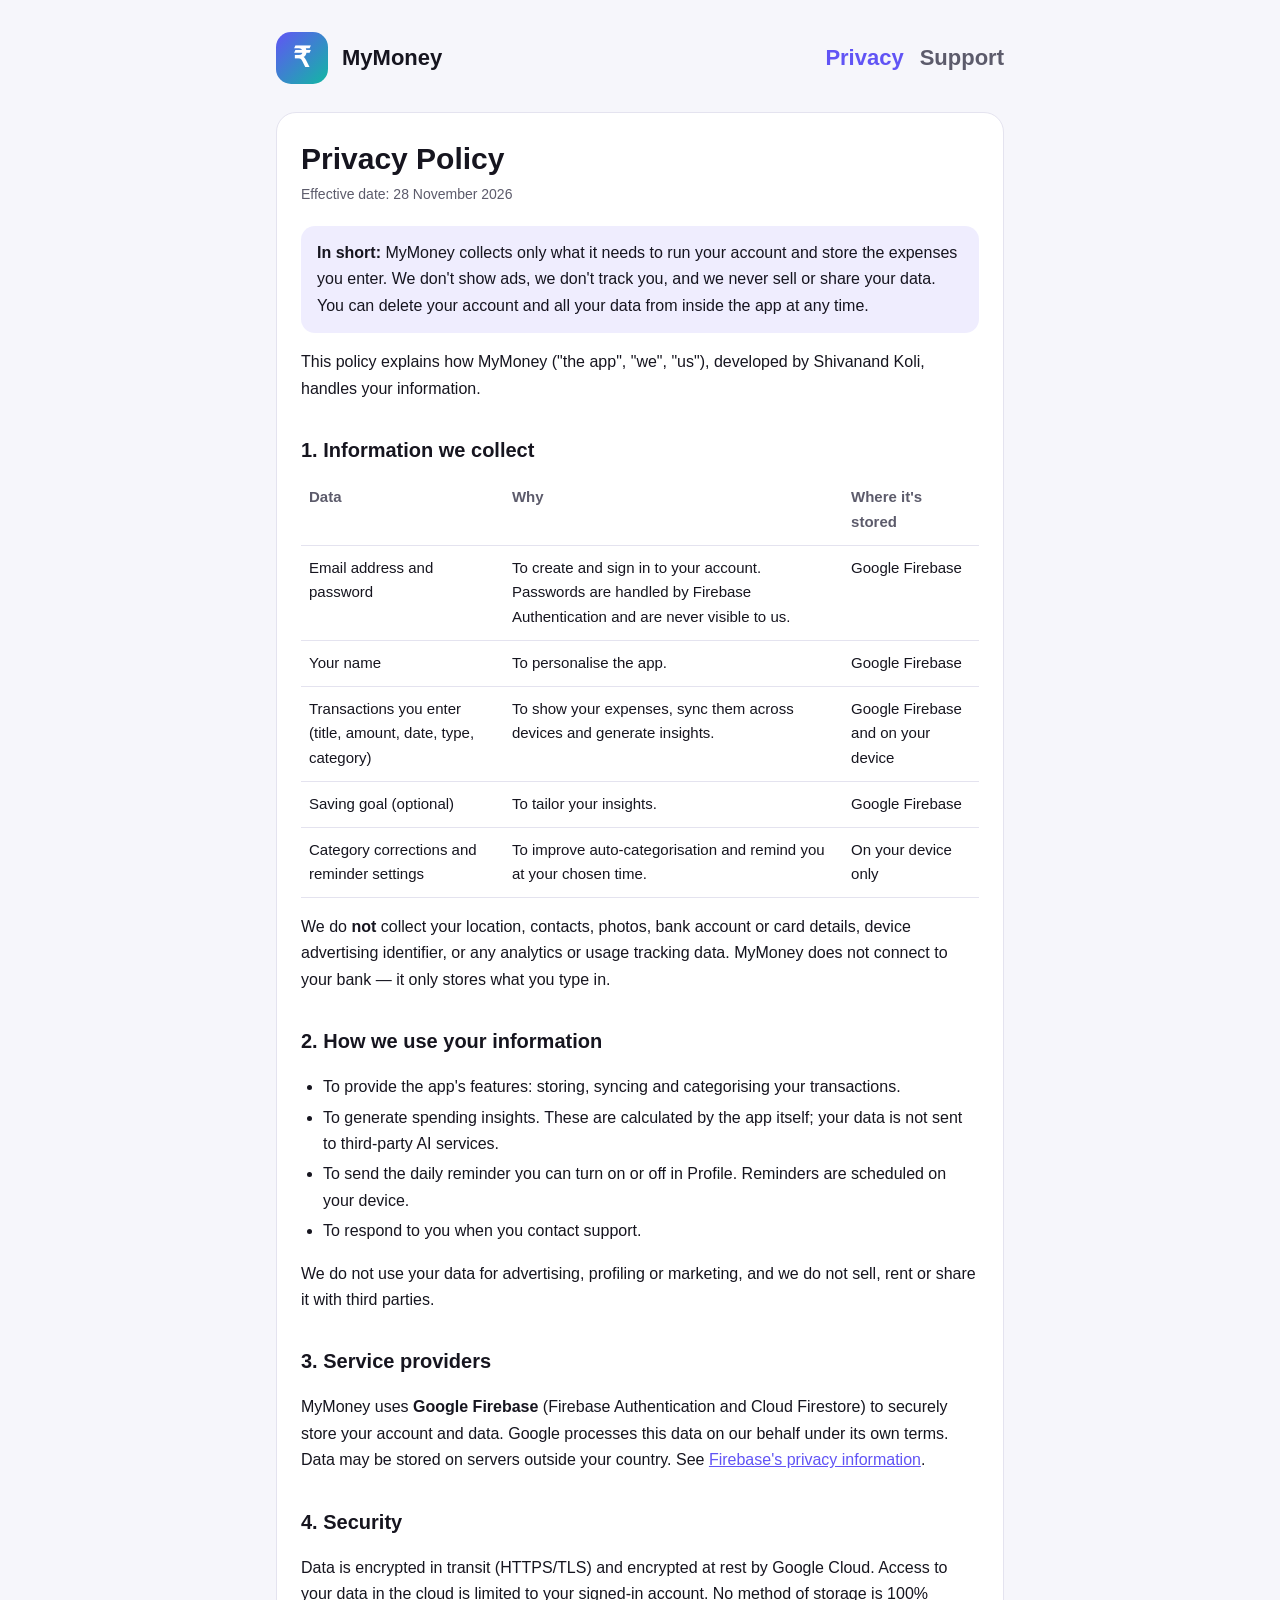
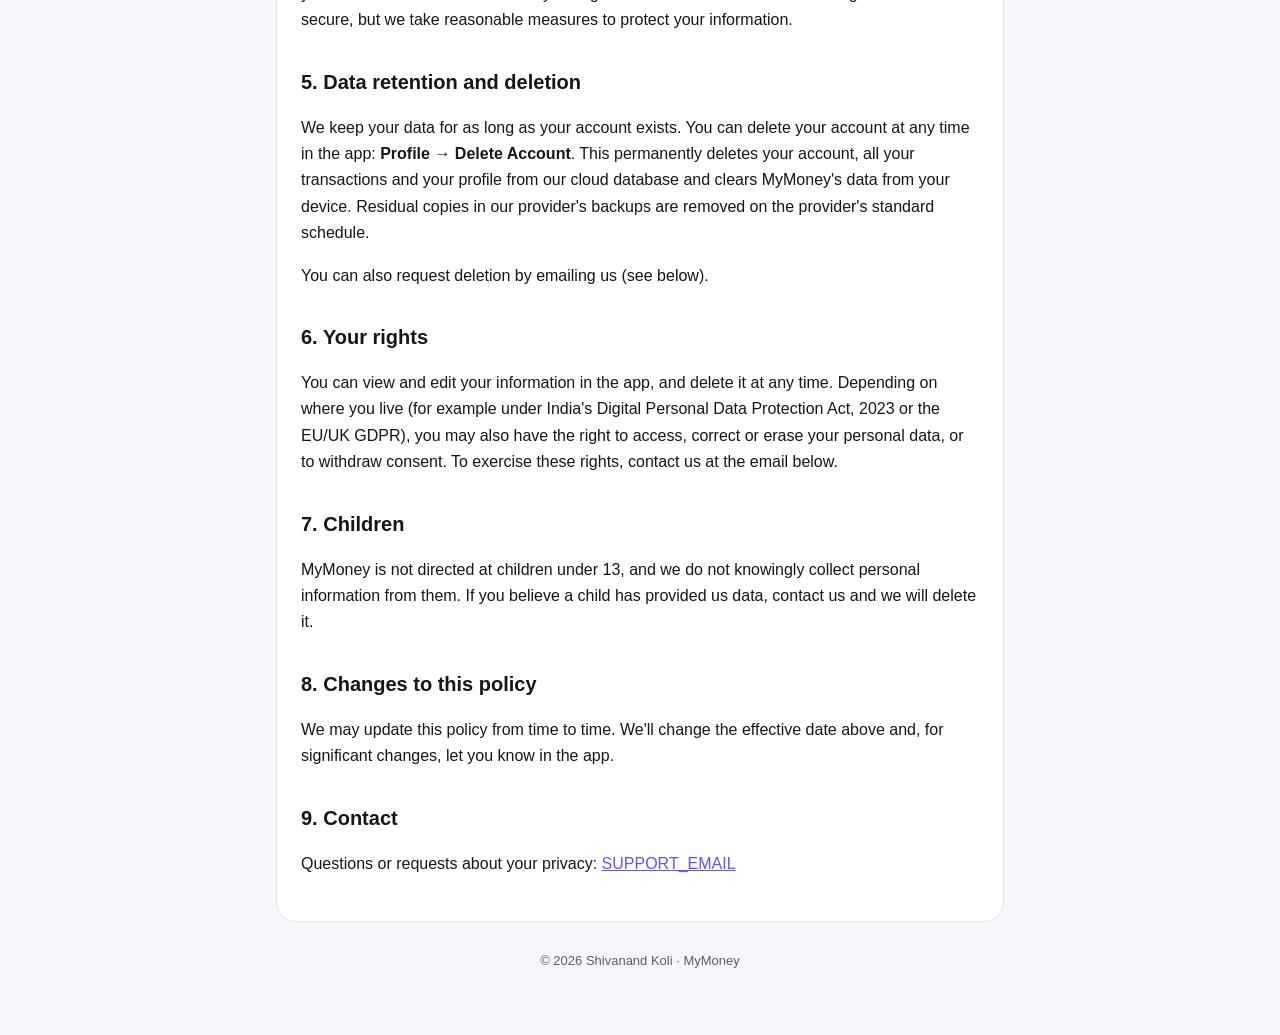
==== docs/privacy.html @ 223a3ea5 "Add privacy policy and support pages; link them from Profile - docs/ site for GitHub Pages: home, pr" ====
<!doctype html>
<html lang="en">
<head>
<meta charset="utf-8">
<meta name="viewport" content="width=device-width, initial-scale=1">
<title>MyMoney Privacy Policy</title>
<meta name="description" content="How MyMoney collects, uses and protects your information.">
<link rel="stylesheet" href="style.css">
</head>
<body>
<div class="wrap">
<header>
  <div class="logo" aria-hidden="true">₹</div>
  <a href="index.html">MyMoney</a>
  <nav>
    <a href="privacy.html" aria-current="page">Privacy</a>
    <a href="support.html">Support</a>
  </nav>
</header>
<main class="card">
  <h1>Privacy Policy</h1>
  <p class="meta">Effective date: 28 November 2026</p>

  <p class="highlight"><strong>In short:</strong> MyMoney collects only what it needs to run your account and store the expenses you enter. We don't show ads, we don't track you, and we never sell or share your data. You can delete your account and all your data from inside the app at any time.</p>

  <p>This policy explains how MyMoney ("the app", "we", "us"), developed by Shivanand Koli, handles your information.</p>

  <h2>1. Information we collect</h2>
  <table>
    <tr><th>Data</th><th>Why</th><th>Where it's stored</th></tr>
    <tr><td>Email address and password</td><td>To create and sign in to your account. Passwords are handled by Firebase Authentication and are never visible to us.</td><td>Google Firebase</td></tr>
    <tr><td>Your name</td><td>To personalise the app.</td><td>Google Firebase</td></tr>
    <tr><td>Transactions you enter (title, amount, date, type, category)</td><td>To show your expenses, sync them across devices and generate insights.</td><td>Google Firebase and on your device</td></tr>
    <tr><td>Saving goal (optional)</td><td>To tailor your insights.</td><td>Google Firebase</td></tr>
    <tr><td>Category corrections and reminder settings</td><td>To improve auto-categorisation and remind you at your chosen time.</td><td>On your device only</td></tr>
  </table>
  <p>We do <strong>not</strong> collect your location, contacts, photos, bank account or card details, device advertising identifier, or any analytics or usage tracking data. MyMoney does not connect to your bank — it only stores what you type in.</p>

  <h2>2. How we use your information</h2>
  <ul>
    <li>To provide the app's features: storing, syncing and categorising your transactions.</li>
    <li>To generate spending insights. These are calculated by the app itself; your data is not sent to third-party AI services.</li>
    <li>To send the daily reminder you can turn on or off in Profile. Reminders are scheduled on your device.</li>
    <li>To respond to you when you contact support.</li>
  </ul>
  <p>We do not use your data for advertising, profiling or marketing, and we do not sell, rent or share it with third parties.</p>

  <h2>3. Service providers</h2>
  <p>MyMoney uses <strong>Google Firebase</strong> (Firebase Authentication and Cloud Firestore) to securely store your account and data. Google processes this data on our behalf under its own terms. Data may be stored on servers outside your country. See <a href="https://firebase.google.com/support/privacy" rel="noopener">Firebase's privacy information</a>.</p>

  <h2>4. Security</h2>
  <p>Data is encrypted in transit (HTTPS/TLS) and encrypted at rest by Google Cloud. Access to your data in the cloud is limited to your signed-in account. No method of storage is 100% secure, but we take reasonable measures to protect your information.</p>

  <h2>5. Data retention and deletion</h2>
  <p>We keep your data for as long as your account exists. You can delete your account at any time in the app: <strong>Profile → Delete Account</strong>. This permanently deletes your account, all your transactions and your profile from our cloud database and clears MyMoney's data from your device. Residual copies in our provider's backups are removed on the provider's standard schedule.</p>
  <p>You can also request deletion by emailing us (see below).</p>

  <h2>6. Your rights</h2>
  <p>You can view and edit your information in the app, and delete it at any time. Depending on where you live (for example under India's Digital Personal Data Protection Act, 2023 or the EU/UK GDPR), you may also have the right to access, correct or erase your personal data, or to withdraw consent. To exercise these rights, contact us at the email below.</p>

  <h2>7. Children</h2>
  <p>MyMoney is not directed at children under 13, and we do not knowingly collect personal information from them. If you believe a child has provided us data, contact us and we will delete it.</p>

  <h2>8. Changes to this policy</h2>
  <p>We may update this policy from time to time. We'll change the effective date above and, for significant changes, let you know in the app.</p>

  <h2>9. Contact</h2>
  <p>Questions or requests about your privacy: <a href="mailto:SUPPORT_EMAIL">SUPPORT_EMAIL</a></p>
</main>
<footer>© 2026 Shivanand Koli · MyMoney</footer>
</div>
</body>
</html>
---- docs/style.css ----
:root {
  --bg: #f6f6fb; --card: #ffffff; --text: #16151f; --muted: #5c5b6b;
  --line: #e4e3ef; --brand: #6154f5; --brand2: #12b8a3;
}
@media (prefers-color-scheme: dark) {
  :root { --bg: #0f0f14; --card: #1a1a22; --text: #f1f0f7; --muted: #a3a2b3; --line: #2c2b38; --brand: #8b80ff; }
}
* { box-sizing: border-box; }
body {
  margin: 0; background: var(--bg); color: var(--text);
  font: 16px/1.65 -apple-system, BlinkMacSystemFont, "Segoe UI", Roboto, sans-serif;
}
.wrap { max-width: 760px; margin: 0 auto; padding: 32px 16px 64px; }
header { display: flex; align-items: center; gap: 14px; margin-bottom: 28px; }
.logo {
  width: 52px; height: 52px; border-radius: 15px; flex: none;
  background: linear-gradient(135deg, var(--brand), var(--brand2));
  color: #fff; font-size: 28px; font-weight: 700; display: grid; place-items: center;
}
header a { color: inherit; text-decoration: none; font-size: 22px; font-weight: 700; }
nav { margin-left: auto; display: flex; gap: 16px; font-size: 15px; }
nav a { color: var(--muted); text-decoration: none; }
nav a:hover, nav a[aria-current] { color: var(--brand); }
.card { background: var(--card); border: 1px solid var(--line); border-radius: 20px; padding: 28px 24px; }
h1 { font-size: 30px; line-height: 1.2; margin: 0 0 6px; }
h2 { font-size: 20px; margin: 32px 0 8px; }
.meta { color: var(--muted); margin: 0 0 20px; font-size: 14px; }
a { color: var(--brand); }
ul { padding-left: 22px; }
li { margin: 4px 0; }
table { width: 100%; border-collapse: collapse; font-size: 15px; margin: 8px 0; }
th, td { text-align: left; padding: 10px 8px; border-bottom: 1px solid var(--line); vertical-align: top; }
th { color: var(--muted); font-weight: 600; }
.highlight { background: color-mix(in srgb, var(--brand) 10%, transparent); border-radius: 14px; padding: 14px 16px; }
footer { color: var(--muted); font-size: 13px; text-align: center; margin-top: 28px; }
@media (max-width: 520px) {
  header { gap: 10px; }
  .logo { width: 40px; height: 40px; border-radius: 12px; font-size: 22px; }
  header a { font-size: 19px; }
  nav { gap: 12px; font-size: 14px; }
  nav a { font-size: 14px; font-weight: 500; }
  h1 { font-size: 26px; }
  .card { padding: 22px 16px; }
  /* Stack the data table into cards on phones */
  table, tbody, tr, td { display: block; width: 100%; }
  tr:first-child { display: none; }
  tr { border-bottom: 1px solid var(--line); padding: 10px 0; }
  td { border: 0; padding: 2px 0; }
  td:first-child { font-weight: 600; }
  td:last-child { color: var(--muted); font-size: 14px; }
  td:last-child::before { content: "Stored: "; }
}
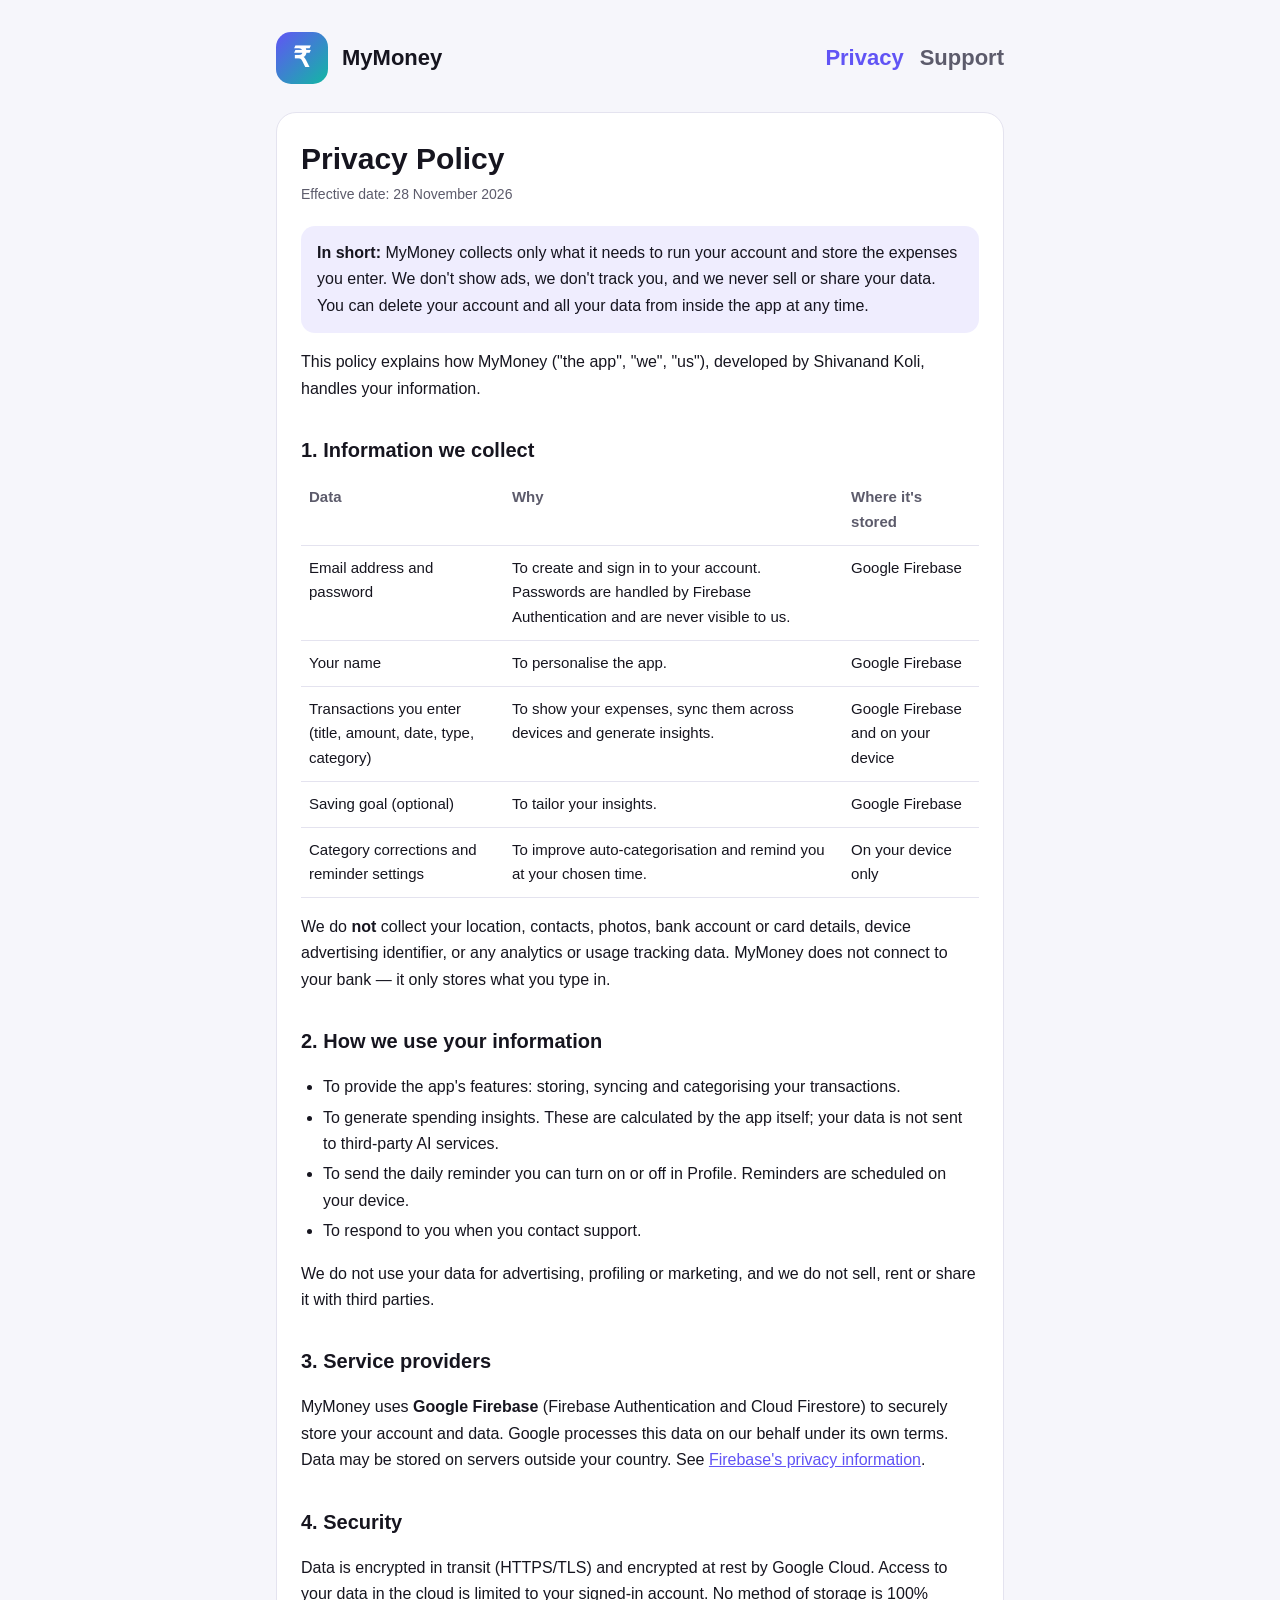
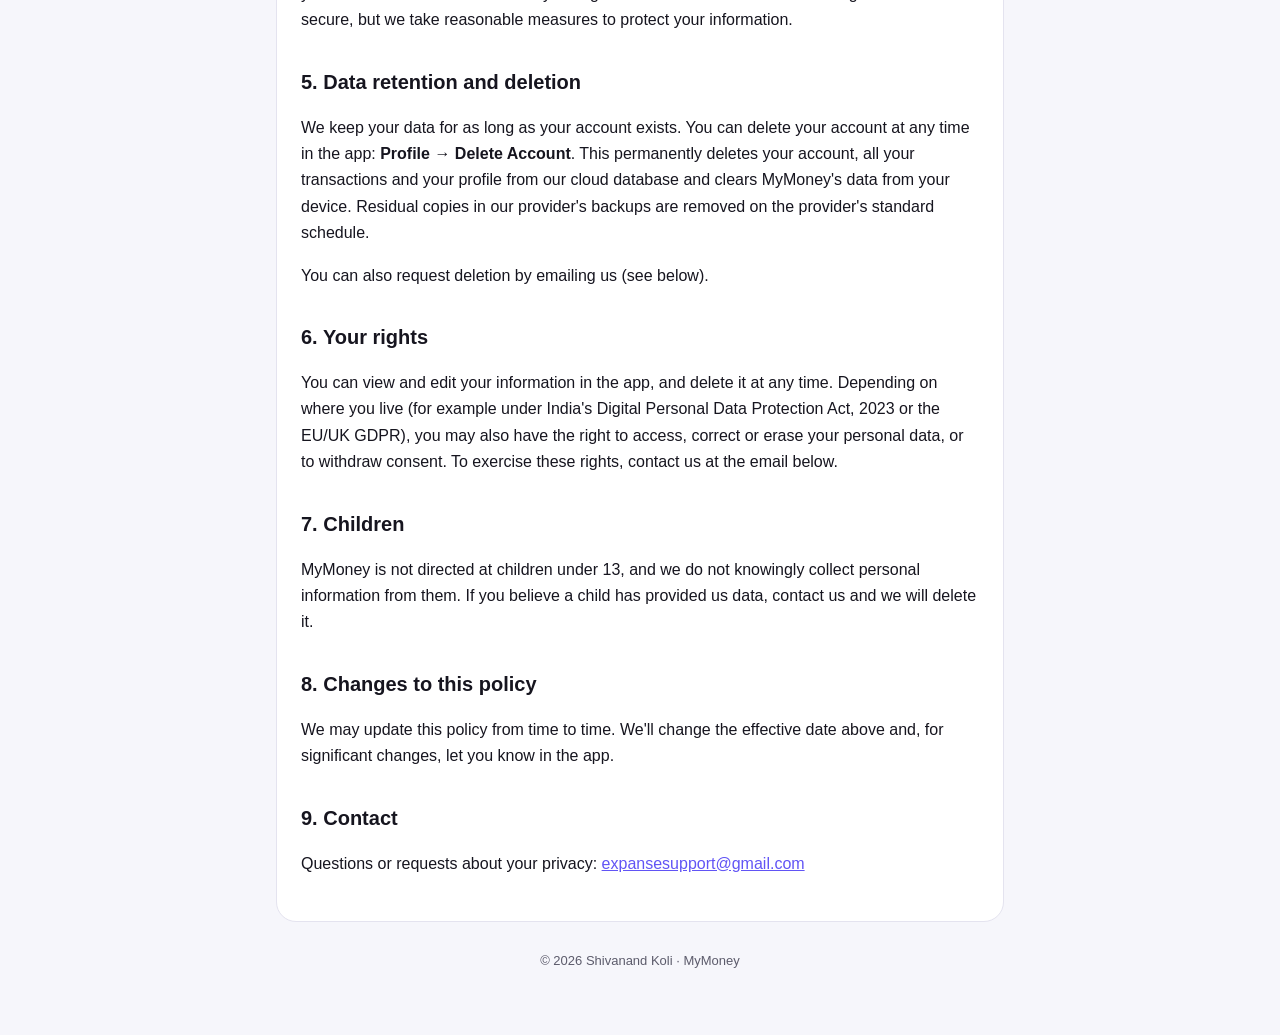
==== commit 4f750f55: "Add support email to privacy policy, support page and Profile" ====
--- a/docs/privacy.html
+++ b/docs/privacy.html
@@ -65,7 +65,7 @@
   <p>We may update this policy from time to time. We'll change the effective date above and, for significant changes, let you know in the app.</p>
 
   <h2>9. Contact</h2>
-  <p>Questions or requests about your privacy: <a href="mailto:SUPPORT_EMAIL">SUPPORT_EMAIL</a></p>
+  <p>Questions or requests about your privacy: <a href="mailto:expansesupport@gmail.com">expansesupport@gmail.com</a></p>
 </main>
 <footer>© 2026 Shivanand Koli · MyMoney</footer>
 </div>
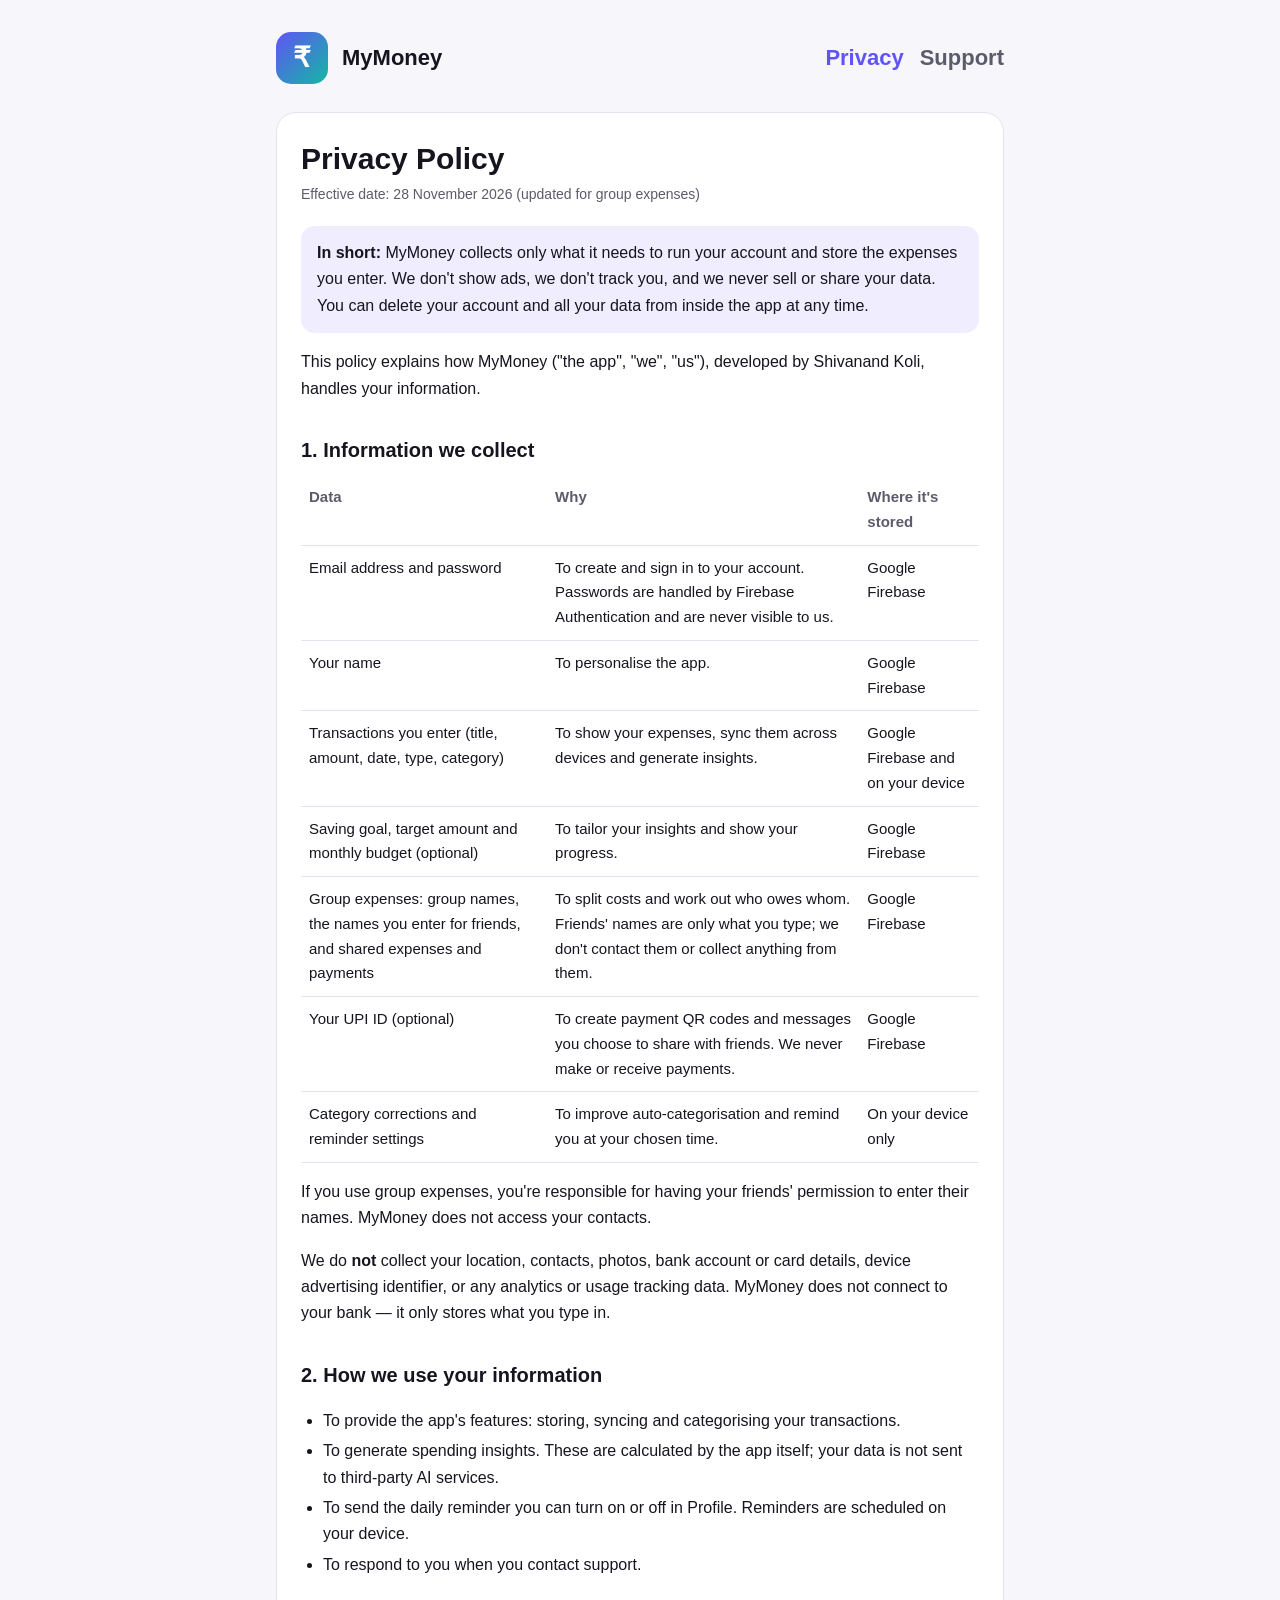
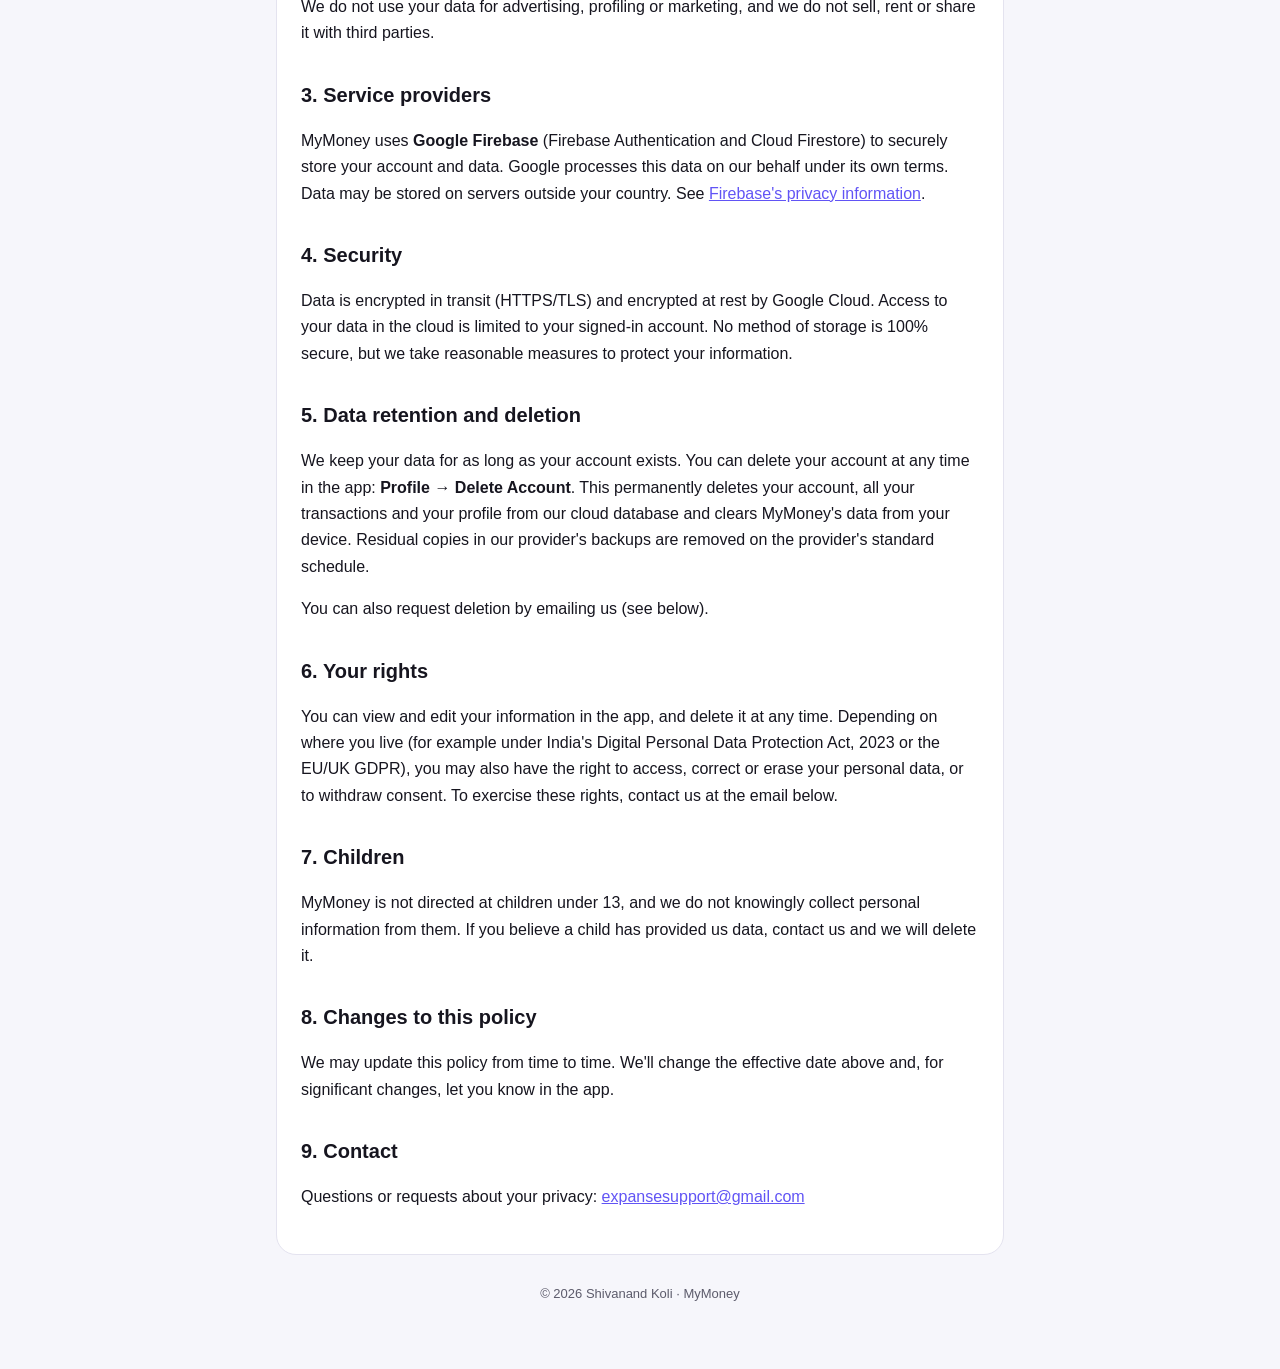
==== commit 18f65b7b: "Add settle up for group expenses, step 2 - Settle Up screen: fewest payments to clear every balance " ====
--- a/docs/privacy.html
+++ b/docs/privacy.html
@@ -19,7 +19,7 @@
 </header>
 <main class="card">
   <h1>Privacy Policy</h1>
-  <p class="meta">Effective date: 28 November 2026</p>
+  <p class="meta">Effective date: 28 November 2026 (updated for group expenses)</p>
 
   <p class="highlight"><strong>In short:</strong> MyMoney collects only what it needs to run your account and store the expenses you enter. We don't show ads, we don't track you, and we never sell or share your data. You can delete your account and all your data from inside the app at any time.</p>
 
@@ -31,9 +31,12 @@
     <tr><td>Email address and password</td><td>To create and sign in to your account. Passwords are handled by Firebase Authentication and are never visible to us.</td><td>Google Firebase</td></tr>
     <tr><td>Your name</td><td>To personalise the app.</td><td>Google Firebase</td></tr>
     <tr><td>Transactions you enter (title, amount, date, type, category)</td><td>To show your expenses, sync them across devices and generate insights.</td><td>Google Firebase and on your device</td></tr>
-    <tr><td>Saving goal (optional)</td><td>To tailor your insights.</td><td>Google Firebase</td></tr>
+    <tr><td>Saving goal, target amount and monthly budget (optional)</td><td>To tailor your insights and show your progress.</td><td>Google Firebase</td></tr>
+    <tr><td>Group expenses: group names, the names you enter for friends, and shared expenses and payments</td><td>To split costs and work out who owes whom. Friends' names are only what you type; we don't contact them or collect anything from them.</td><td>Google Firebase</td></tr>
+    <tr><td>Your UPI ID (optional)</td><td>To create payment QR codes and messages you choose to share with friends. We never make or receive payments.</td><td>Google Firebase</td></tr>
     <tr><td>Category corrections and reminder settings</td><td>To improve auto-categorisation and remind you at your chosen time.</td><td>On your device only</td></tr>
   </table>
+  <p>If you use group expenses, you're responsible for having your friends' permission to enter their names. MyMoney does not access your contacts.</p>
   <p>We do <strong>not</strong> collect your location, contacts, photos, bank account or card details, device advertising identifier, or any analytics or usage tracking data. MyMoney does not connect to your bank — it only stores what you type in.</p>
 
   <h2>2. How we use your information</h2>
